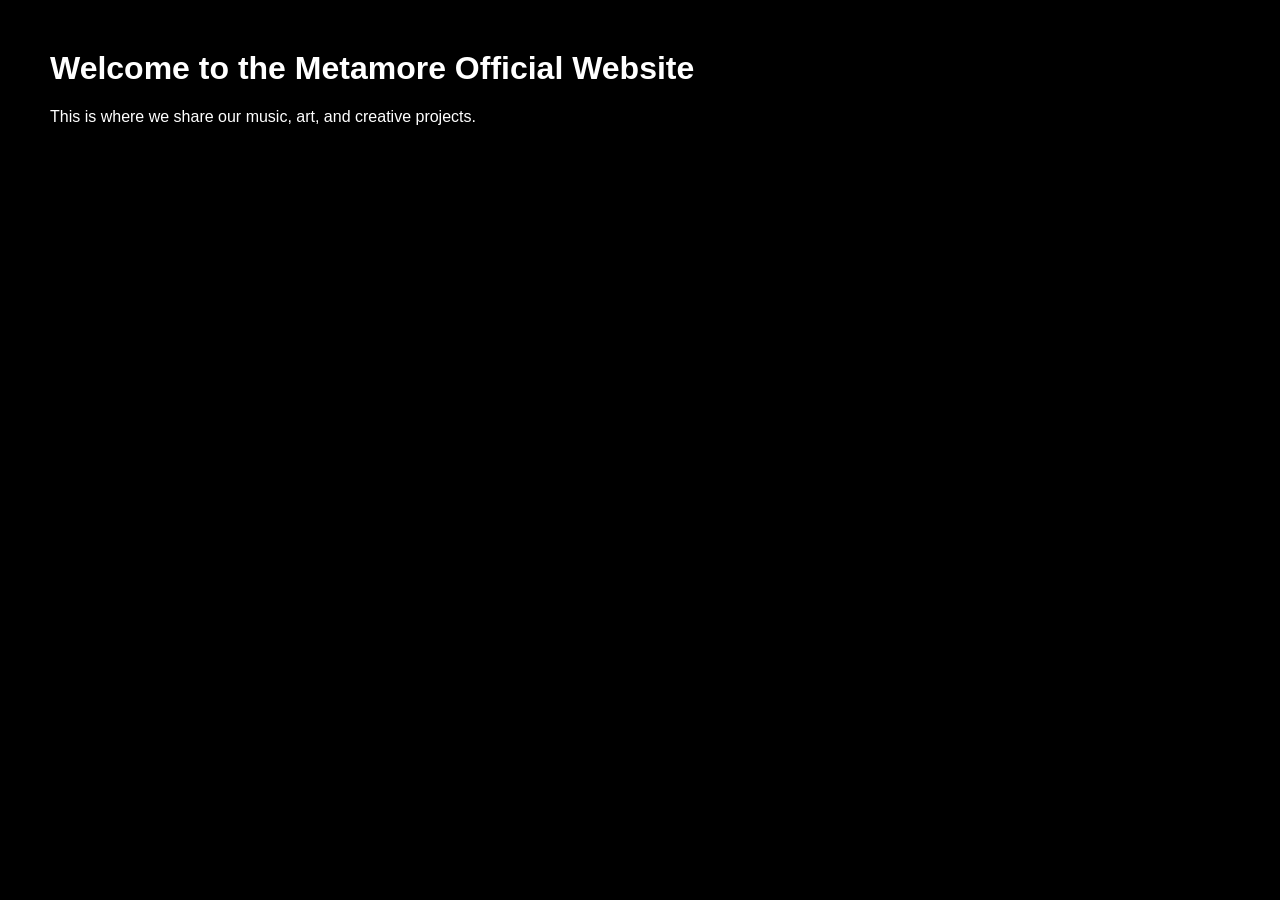
==== index.html @ 78e44876 "Update index.html" ====
<!DOCTYPE html>
<html lang="en">
    <head>
        <meta charset="UTF-8">
        <title>M E T A M O R E</title>
        <link rel="stylesheet" href="style.css">
        </head>
        <body>
            <h1>Welcome to the Metamore Official Website</h1>
            <p>This is where we share our music, art, and creative projects.</p></body>
</html>
---- style.css ----
body {
background-color:black;
color:white;
font-family:sans-serif;
margin:50px;
}
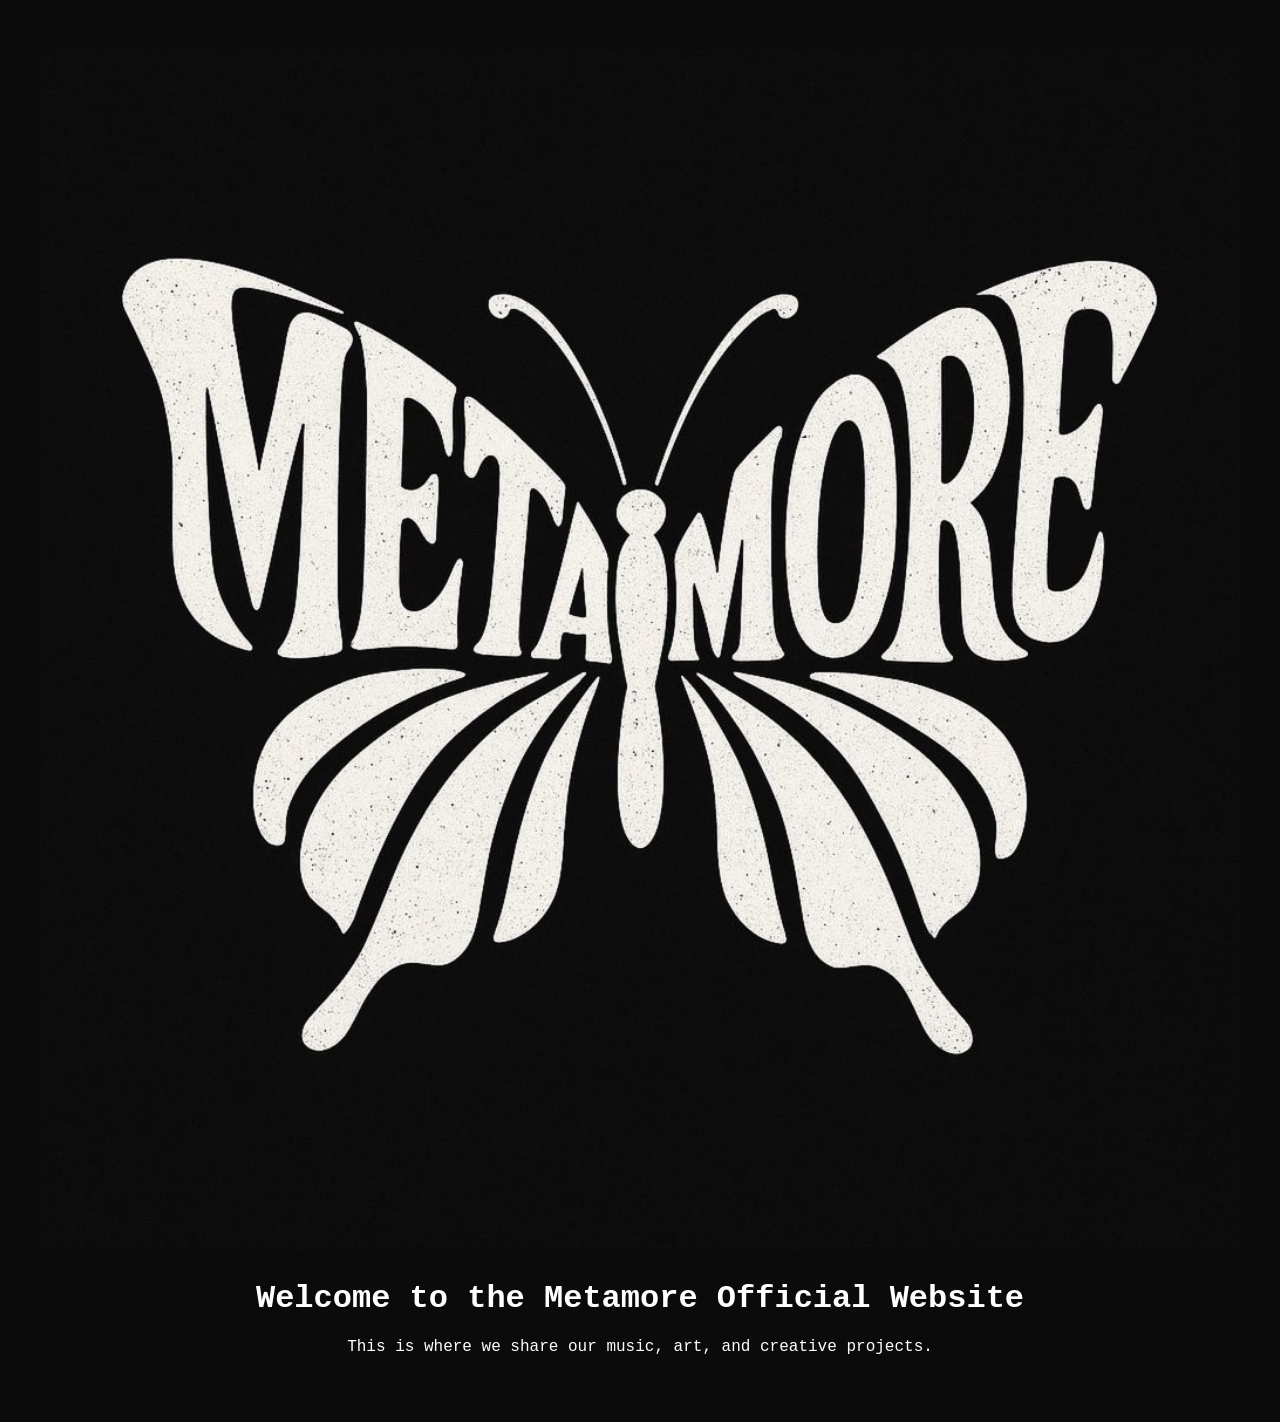
==== commit 4089f83e: "metamore logo added" ====
--- a/index.html
+++ b/index.html
@@ -6,6 +6,7 @@
         <link rel="stylesheet" href="style.css">
         </head>
         <body>
+            <img src="METAMORE_butterfly_4K.jpg" alt="METAMORE Logo">
             <h1>Welcome to the Metamore Official Website</h1>
             <p>This is where we share our music, art, and creative projects.</p></body>
 </html>
--- a/style.css
+++ b/style.css
@@ -1,6 +1,18 @@
 body {
-background-color:black;
-color:white;
-font-family:sans-serif;
-margin:50px;
+    background-color: #0b0b0b; /* Matches the textured off-black in the logo image */
+    color: #ffffff;           /* Makes the text white */
+    text-align: center;       /* Centers the text (h1, p) */
+    font-family: 'Courier New', Courier, monospace; /* A more 'punk' typewriter font */
+    margin: 0;
+    padding: 50px 20px;
+}
+
+img {
+    display: block;           /* Necessary for margin auto to work */
+    margin-left: auto;        /* Centers the image horizontally */
+    margin-right: auto;       /* Centers the image horizontally */
+    margin-bottom: 30px;      /* Adds space below the logo */
+    max-width: 100%;          /* Prevents the 4K image from being wider than the screen */
+    height: auto;             /* Keeps the aspect ratio correct */
+    width: 1200px;            /* Increased size for more impact */
 }
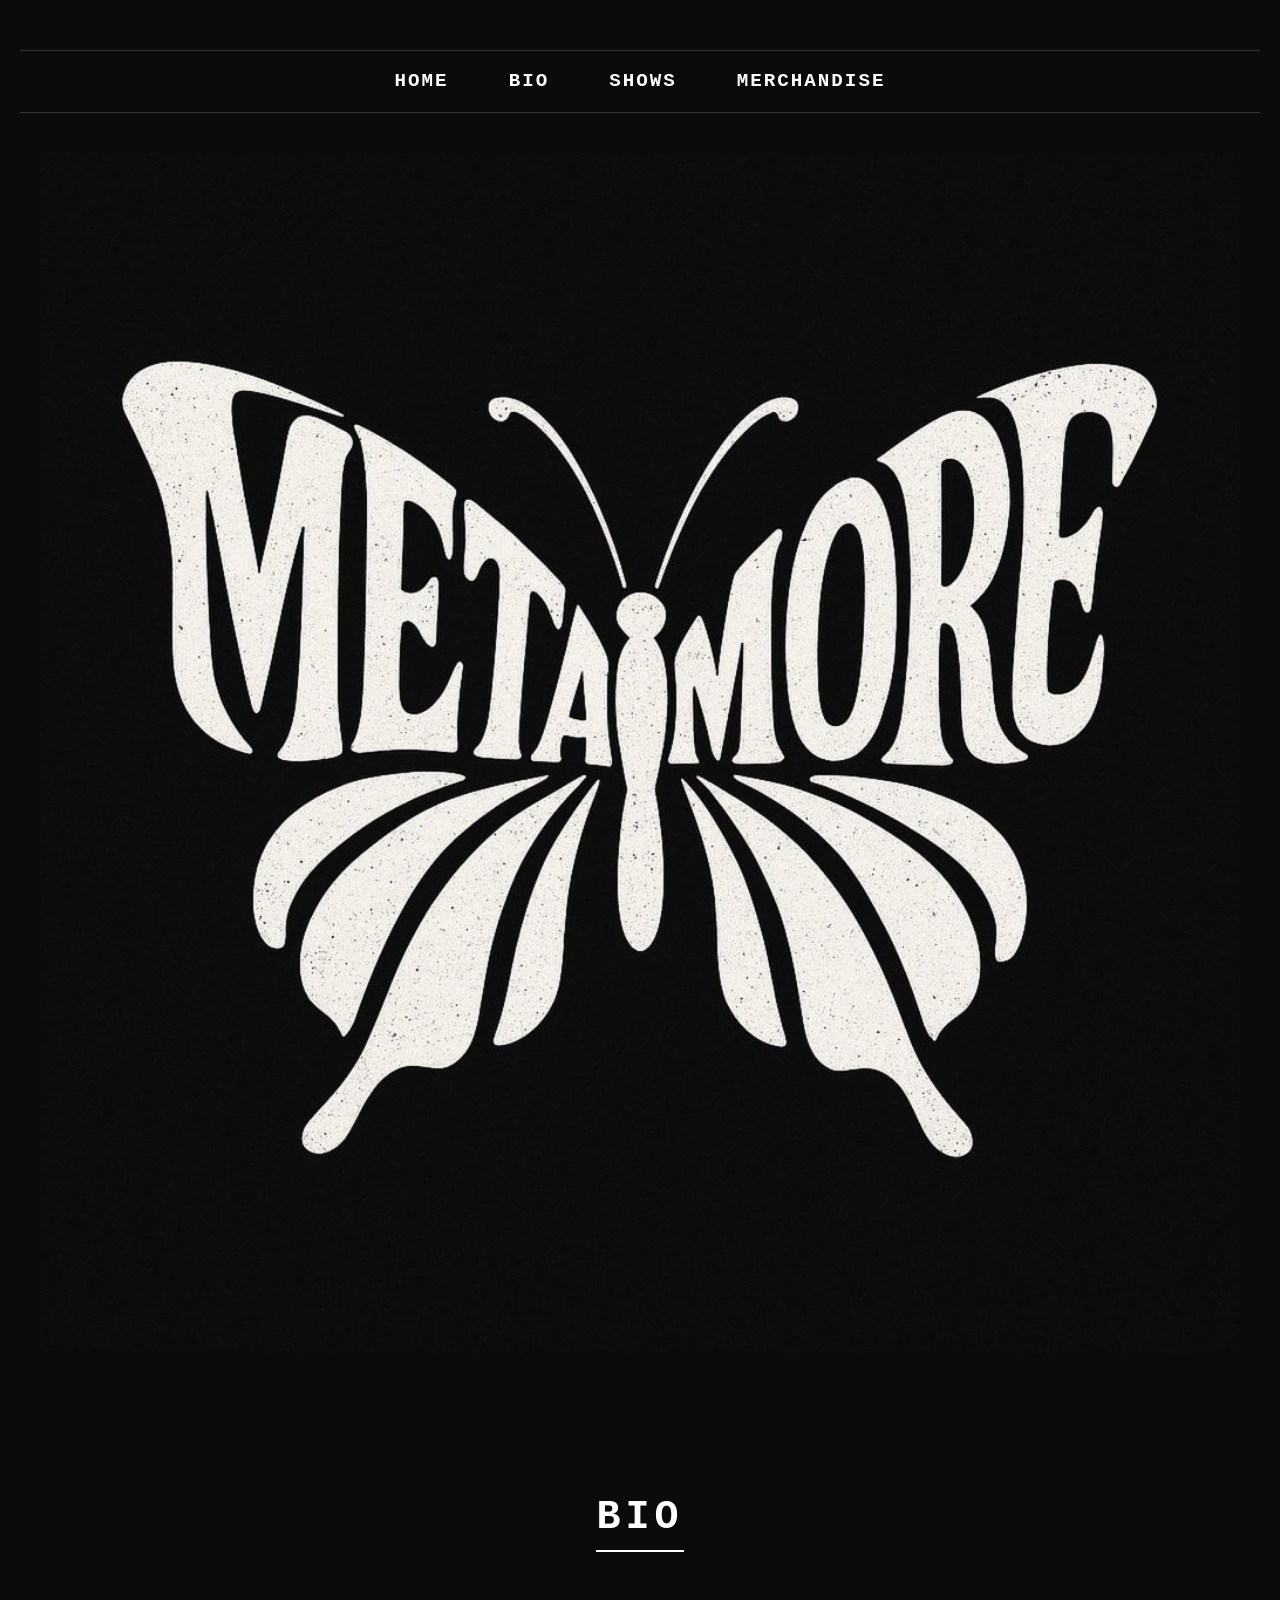
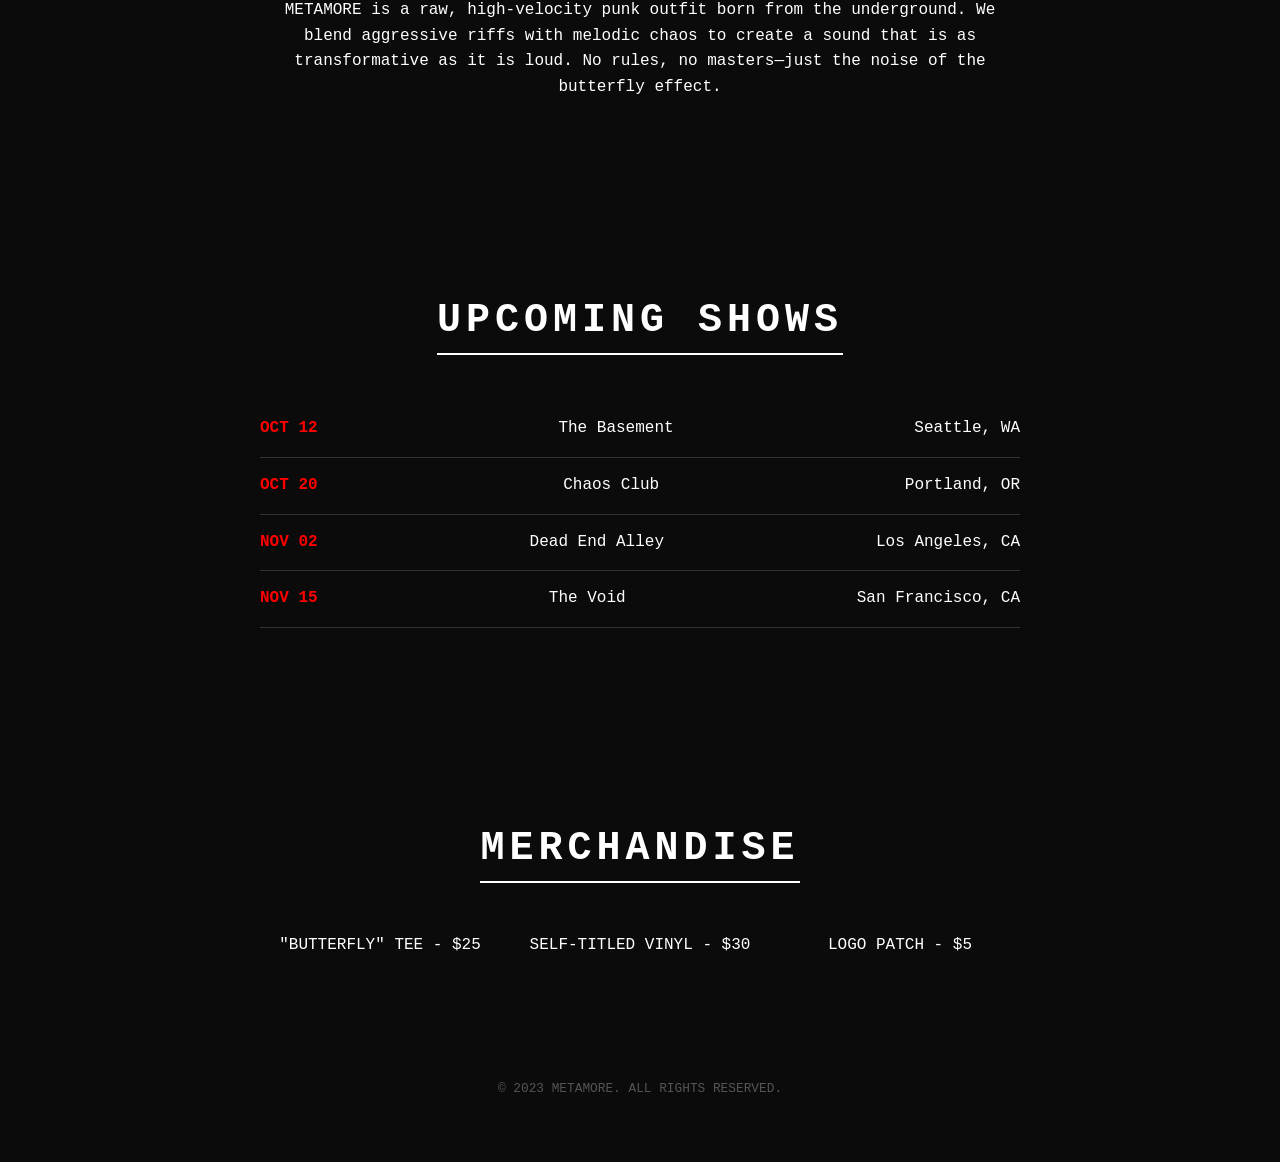
==== commit 57159d87: "tabs added" ====
--- a/index.html
+++ b/index.html
@@ -2,11 +2,46 @@
 <html lang="en">
     <head>
         <meta charset="UTF-8">
+        <meta name="viewport" content="width=device-width, initial-scale=1.0">
         <title>M E T A M O R E</title>
         <link rel="stylesheet" href="style.css">
         </head>
         <body>
+            <nav>
+                <a href="#">HOME</a>
+                <a href="#bio">BIO</a>
+                <a href="#shows">SHOWS</a>
+                <a href="#merch">MERCHANDISE</a>
+            </nav>
+
             <img src="METAMORE_butterfly_4K.jpg" alt="METAMORE Logo">
-            <h1>Welcome to the Metamore Official Website</h1>
-            <p>This is where we share our music, art, and creative projects.</p></body>
+
+            <section id="bio">
+                <h2>BIO</h2>
+                <p>METAMORE is a raw, high-velocity punk outfit born from the underground. We blend aggressive riffs with melodic chaos to create a sound that is as transformative as it is loud. No rules, no masters—just the noise of the butterfly effect.</p>
+            </section>
+
+            <section id="shows">
+                <h2>UPCOMING SHOWS</h2>
+                <ul class="show-list">
+                    <li><span class="date">OCT 12</span> <span class="venue">The Basement</span> <span class="location">Seattle, WA</span></li>
+                    <li><span class="date">OCT 20</span> <span class="venue">Chaos Club</span> <span class="location">Portland, OR</span></li>
+                    <li><span class="date">NOV 02</span> <span class="venue">Dead End Alley</span> <span class="location">Los Angeles, CA</span></li>
+                    <li><span class="date">NOV 15</span> <span class="venue">The Void</span> <span class="location">San Francisco, CA</span></li>
+                </ul>
+            </section>
+
+            <section id="merch">
+                <h2>MERCHANDISE</h2>
+                <div class="merch-grid">
+                    <div class="merch-item">"BUTTERFLY" TEE - $25</div>
+                    <div class="merch-item">SELF-TITLED VINYL - $30</div>
+                    <div class="merch-item">LOGO PATCH - $5</div>
+                </div>
+            </section>
+
+            <footer>
+                <p>&copy; 2023 METAMORE. ALL RIGHTS RESERVED.</p>
+            </footer>
+        </body>
 </html>
--- a/style.css
+++ b/style.css
@@ -1,3 +1,11 @@
+html {
+    scroll-behavior: smooth; /* Makes clicking the 'tabs' slide smoothly to the section */
+}
+
+* {
+    box-sizing: border-box; /* Ensures padding doesn't increase the width of elements */
+}
+
 body {
     background-color: #0b0b0b; /* Matches the textured off-black in the logo image */
     color: #ffffff;           /* Makes the text white */
@@ -5,14 +13,78 @@
     font-family: 'Courier New', Courier, monospace; /* A more 'punk' typewriter font */
     margin: 0;
     padding: 50px 20px;
+    line-height: 1.6;
 }
 
 img {
     display: block;           /* Necessary for margin auto to work */
     margin-left: auto;        /* Centers the image horizontally */
     margin-right: auto;       /* Centers the image horizontally */
-    margin-bottom: 30px;      /* Adds space below the logo */
+    margin-bottom: 80px;      /* Maintained large gap before the content sections */
     max-width: 100%;          /* Prevents the 4K image from being wider than the screen */
     height: auto;             /* Keeps the aspect ratio correct */
     width: 1200px;            /* Increased size for more impact */
-}+}
+
+nav {
+    margin: 0 0 40px 0;       /* Removed top margin for the header, kept tight gap to logo */
+    display: flex;            /* Modern centering approach */
+    justify-content: center;  /* Centers tabs horizontally */
+    flex-wrap: wrap;          /* Ensures tabs wrap on smaller mobile screens */
+    border-top: 1px solid #333;
+    border-bottom: 1px solid #333;
+    padding: 15px 0;
+}
+
+nav a {
+    color: #ffffff;
+    text-decoration: none;
+    font-weight: bold;
+    margin: 0 30px;
+    font-size: 1.2rem;
+    letter-spacing: 2px;
+    transition: color 0.3s ease;
+}
+
+nav a:hover {
+    color: #ff0000; /* Punk red highlight on hover */
+    text-decoration: line-through;
+}
+
+section {
+    max-width: 800px;
+    margin: 0 auto 100px auto;
+    padding: 20px;
+}
+
+h2 {
+    font-size: 2.5rem;
+    border-bottom: 2px solid #ffffff;
+    display: inline-block;
+    margin-bottom: 30px;
+    letter-spacing: 5px;
+}
+
+.show-list {
+    list-style: none;
+    padding: 0;
+    text-align: left;
+}
+
+.show-list li {
+    border-bottom: 1px solid #333;
+    padding: 15px 0;
+    display: flex;
+    justify-content: space-between;
+}
+
+.date { color: #ff0000; font-weight: bold; }
+
+.merch-grid {
+    display: grid;
+    grid-template-columns: repeat(auto-fit, minmax(200px, 1fr));
+    gap: 20px;
+    margin-top: 20px;
+}
+
+footer { margin-top: 100px; color: #555; font-size: 0.8rem; }
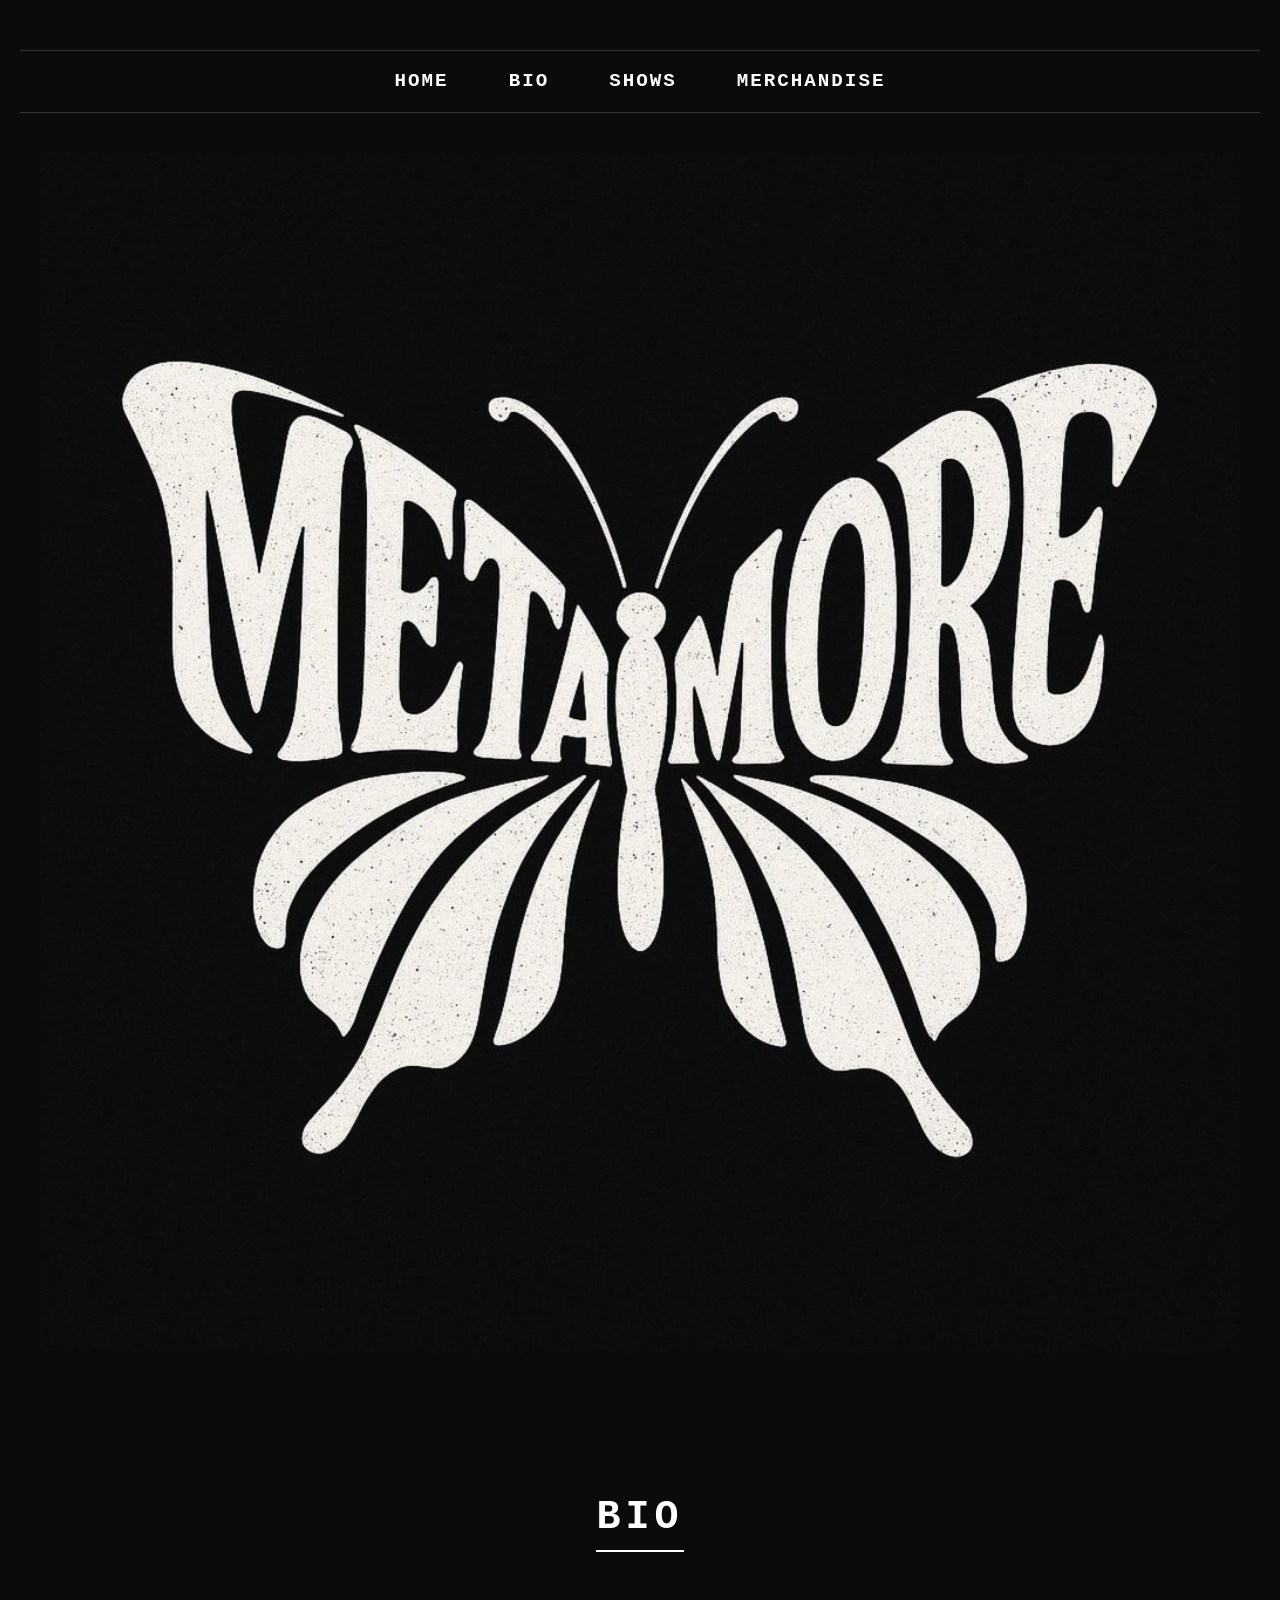
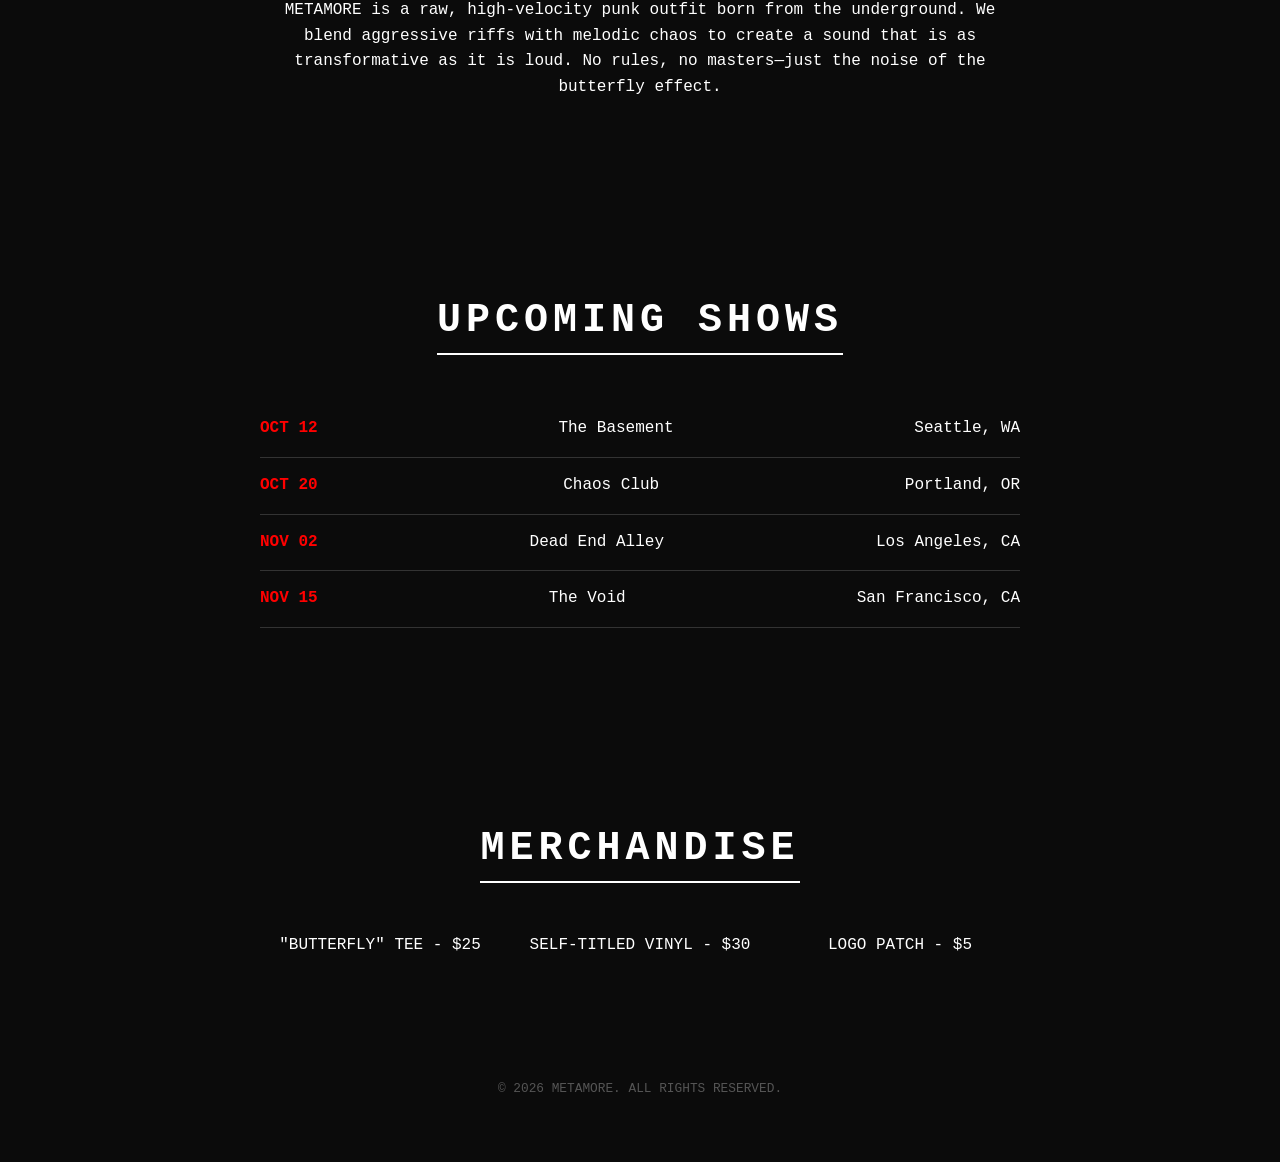
==== commit 83a93402: "year" ====
--- a/index.html
+++ b/index.html
@@ -41,7 +41,7 @@
             </section>
 
             <footer>
-                <p>&copy; 2023 METAMORE. ALL RIGHTS RESERVED.</p>
+                <p>&copy; 2026 METAMORE. ALL RIGHTS RESERVED.</p>
             </footer>
         </body>
 </html>
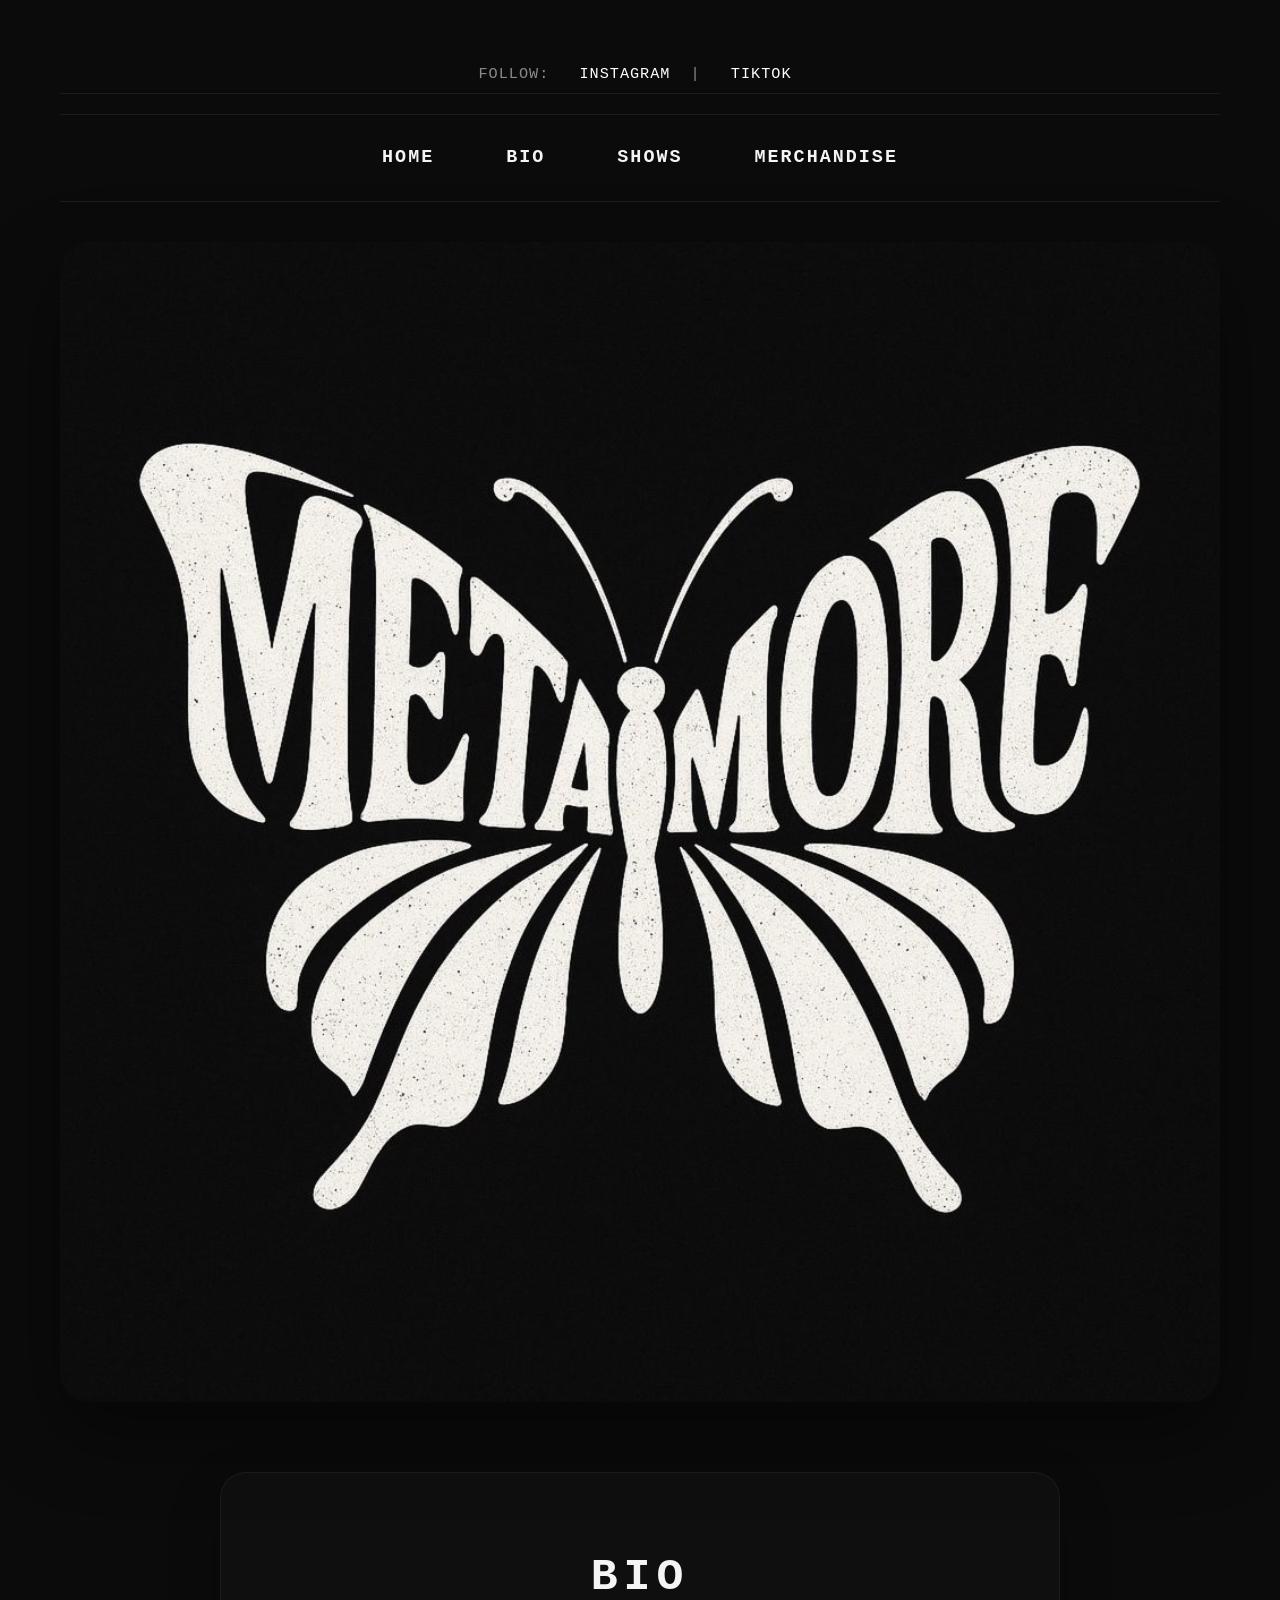
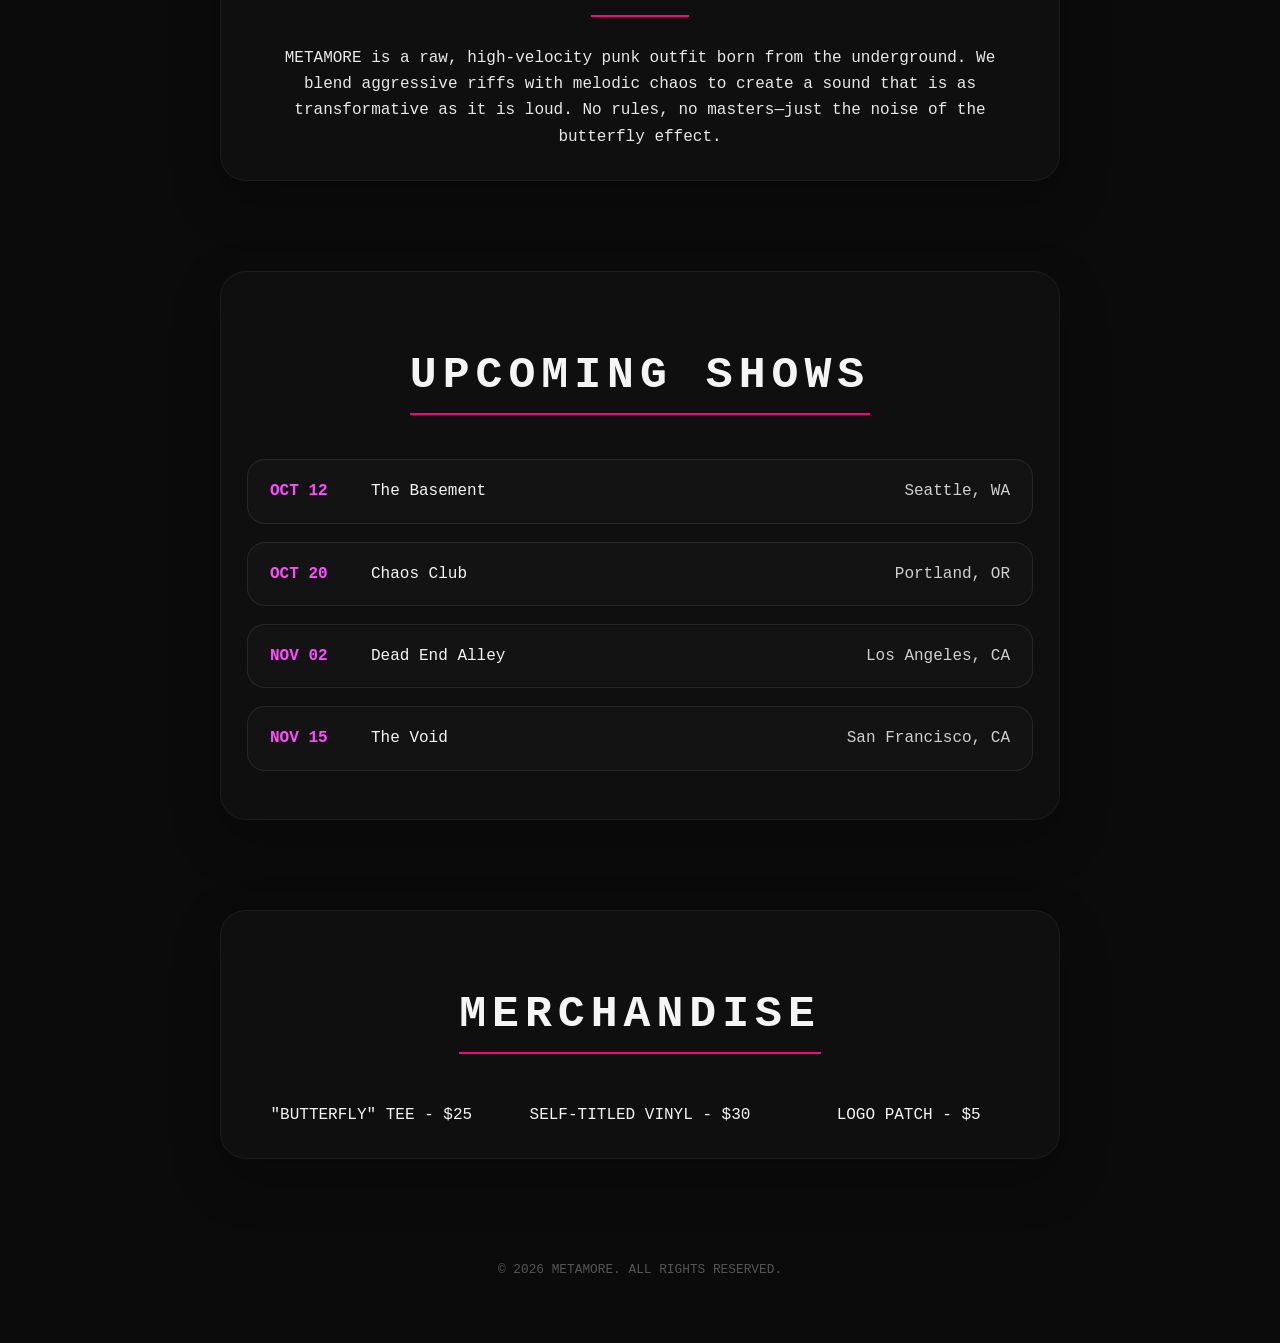
==== commit b09fc711: "bio and nav bar" ====
--- a/index.html
+++ b/index.html
@@ -7,9 +7,17 @@
         <link rel="stylesheet" href="style.css">
         </head>
         <body>
+            <div class="top-bar">
+                <div class="social-links">
+                    <span>FOLLOW:</span>
+                    <a href="https://www.instagram.com/metamoreband" target="_blank" rel="noopener">INSTAGRAM</a>
+                    <span class="divider">|</span>
+                    <a href="https://www.tiktok.com/@metamoreband" target="_blank" rel="noopener">TIKTOK</a>
+                </div>
+            </div>
             <nav>
-                <a href="#">HOME</a>
-                <a href="#bio">BIO</a>
+                <a href="index.html">HOME</a>
+                <a href="bio.html">BIO</a>
                 <a href="#shows">SHOWS</a>
                 <a href="#merch">MERCHANDISE</a>
             </nav>
--- a/style.css
+++ b/style.css
@@ -7,62 +7,116 @@
 }
 
 body {
-    background-color: #0b0b0b; /* Matches the textured off-black in the logo image */
-    color: #ffffff;           /* Makes the text white */
-    text-align: center;       /* Centers the text (h1, p) */
-    font-family: 'Courier New', Courier, monospace; /* A more 'punk' typewriter font */
-    margin: 0;
+    background-color: #0b0b0b;
+    color: #f5f5f5;
+    text-align: center;
+    font-family: 'Courier New', Courier, monospace;
+    margin: 0 auto;
     padding: 50px 20px;
-    line-height: 1.6;
+    max-width: 1200px;
+    line-height: 1.65;
 }
 
 img {
-    display: block;           /* Necessary for margin auto to work */
-    margin-left: auto;        /* Centers the image horizontally */
-    margin-right: auto;       /* Centers the image horizontally */
-    margin-bottom: 80px;      /* Maintained large gap before the content sections */
-    max-width: 100%;          /* Prevents the 4K image from being wider than the screen */
-    height: auto;             /* Keeps the aspect ratio correct */
-    width: 1200px;            /* Increased size for more impact */
+    display: block;
+    margin: 0 auto 70px;
+    max-width: 100%;
+    height: auto;
+    width: min(1200px, 100%);
+    border-radius: 30px;
+    box-shadow: 0 30px 80px rgba(0, 0, 0, 0.45);
+}
+
+.top-bar {
+    display: flex;
+    justify-content: center;
+    padding: 12px 0 6px;
+    margin-bottom: 20px;
+    border-bottom: 1px solid rgba(255, 255, 255, 0.08);
+}
+
+.social-links {
+    color: #d8d8d8;
+    font-size: 0.95rem;
+    letter-spacing: 1px;
+}
+
+.social-links span {
+    color: #8a8a8a;
+    margin-right: 10px;
+}
+
+.social-links a {
+    color: #fff;
+    text-decoration: none;
+    margin: 0 10px;
+    transition: color 0.25s ease, transform 0.25s ease;
+}
+
+.social-links a:hover {
+    color: #ff3aff;
+    transform: translateY(-1px);
+}
+
+.divider {
+    color: #5d5d5d;
 }
 
 nav {
-    margin: 0 0 40px 0;       /* Removed top margin for the header, kept tight gap to logo */
-    display: flex;            /* Modern centering approach */
-    justify-content: center;  /* Centers tabs horizontally */
-    flex-wrap: wrap;          /* Ensures tabs wrap on smaller mobile screens */
-    border-top: 1px solid #333;
-    border-bottom: 1px solid #333;
-    padding: 15px 0;
+    margin: 0 0 40px;
+    display: flex;
+    justify-content: center;
+    flex-wrap: wrap;
+    gap: 24px;
+    border-top: 1px solid rgba(255, 255, 255, 0.08);
+    border-bottom: 1px solid rgba(255, 255, 255, 0.08);
+    padding: 18px 0;
 }
 
 nav a {
-    color: #ffffff;
+    color: #f5f5f5;
     text-decoration: none;
     font-weight: bold;
-    margin: 0 30px;
-    font-size: 1.2rem;
+    margin: 0 10px;
+    font-size: 1.15rem;
     letter-spacing: 2px;
-    transition: color 0.3s ease;
+    padding: 10px 14px;
+    border-radius: 999px;
+    transition: color 0.25s ease, transform 0.25s ease, text-decoration 0.25s ease, background 0.25s ease;
 }
 
 nav a:hover {
-    color: #ff0000; /* Punk red highlight on hover */
+    color: #ff0000;
     text-decoration: line-through;
+    background: rgba(255, 255, 255, 0.06);
+    transform: translateY(-2px);
 }
 
 section {
-    max-width: 800px;
-    margin: 0 auto 100px auto;
-    padding: 20px;
+    max-width: 840px;
+    margin: 0 auto 90px;
+    padding: 30px 26px;
+    background: rgba(255, 255, 255, 0.02);
+    border: 1px solid rgba(255, 255, 255, 0.05);
+    border-radius: 26px;
+    box-shadow: 0 20px 50px rgba(0, 0, 0, 0.25);
+    width: 100%;
 }
 
 h2 {
-    font-size: 2.5rem;
-    border-bottom: 2px solid #ffffff;
+    font-size: clamp(2rem, 4vw, 2.8rem);
+    border-bottom: 2px solid #ff0080;
     display: inline-block;
-    margin-bottom: 30px;
-    letter-spacing: 5px;
+    margin-bottom: 28px;
+    letter-spacing: 6px;
+    text-transform: uppercase;
+}
+
+section p {
+    max-width: 740px;
+    margin: 0 auto;
+    color: #e8e8e8;
+    font-size: 1rem;
 }
 
 .show-list {
@@ -72,13 +126,37 @@
 }
 
 .show-list li {
-    border-bottom: 1px solid #333;
-    padding: 15px 0;
+    border: 1px solid rgba(255, 255, 255, 0.08);
+    background: rgba(255, 255, 255, 0.02);
+    padding: 18px 22px;
     display: flex;
     justify-content: space-between;
+    align-items: center;
+    border-radius: 18px;
+    margin-bottom: 18px;
+    transition: transform 0.25s ease, border-color 0.25s ease;
 }
 
-.date { color: #ff0000; font-weight: bold; }
+.show-list li:hover {
+    transform: translateY(-3px);
+    border-color: rgba(255, 0, 170, 0.35);
+}
+
+.show-list li span {
+    display: inline-block;
+}
+
+.date { color: #ff4cff; font-weight: bold; min-width: 85px; }
+
+.venue {
+    flex: 1;
+    margin: 0 16px;
+    color: #f4f4f4;
+}
+
+.location {
+    color: #cfcfcf;
+}
 
 .merch-grid {
     display: grid;
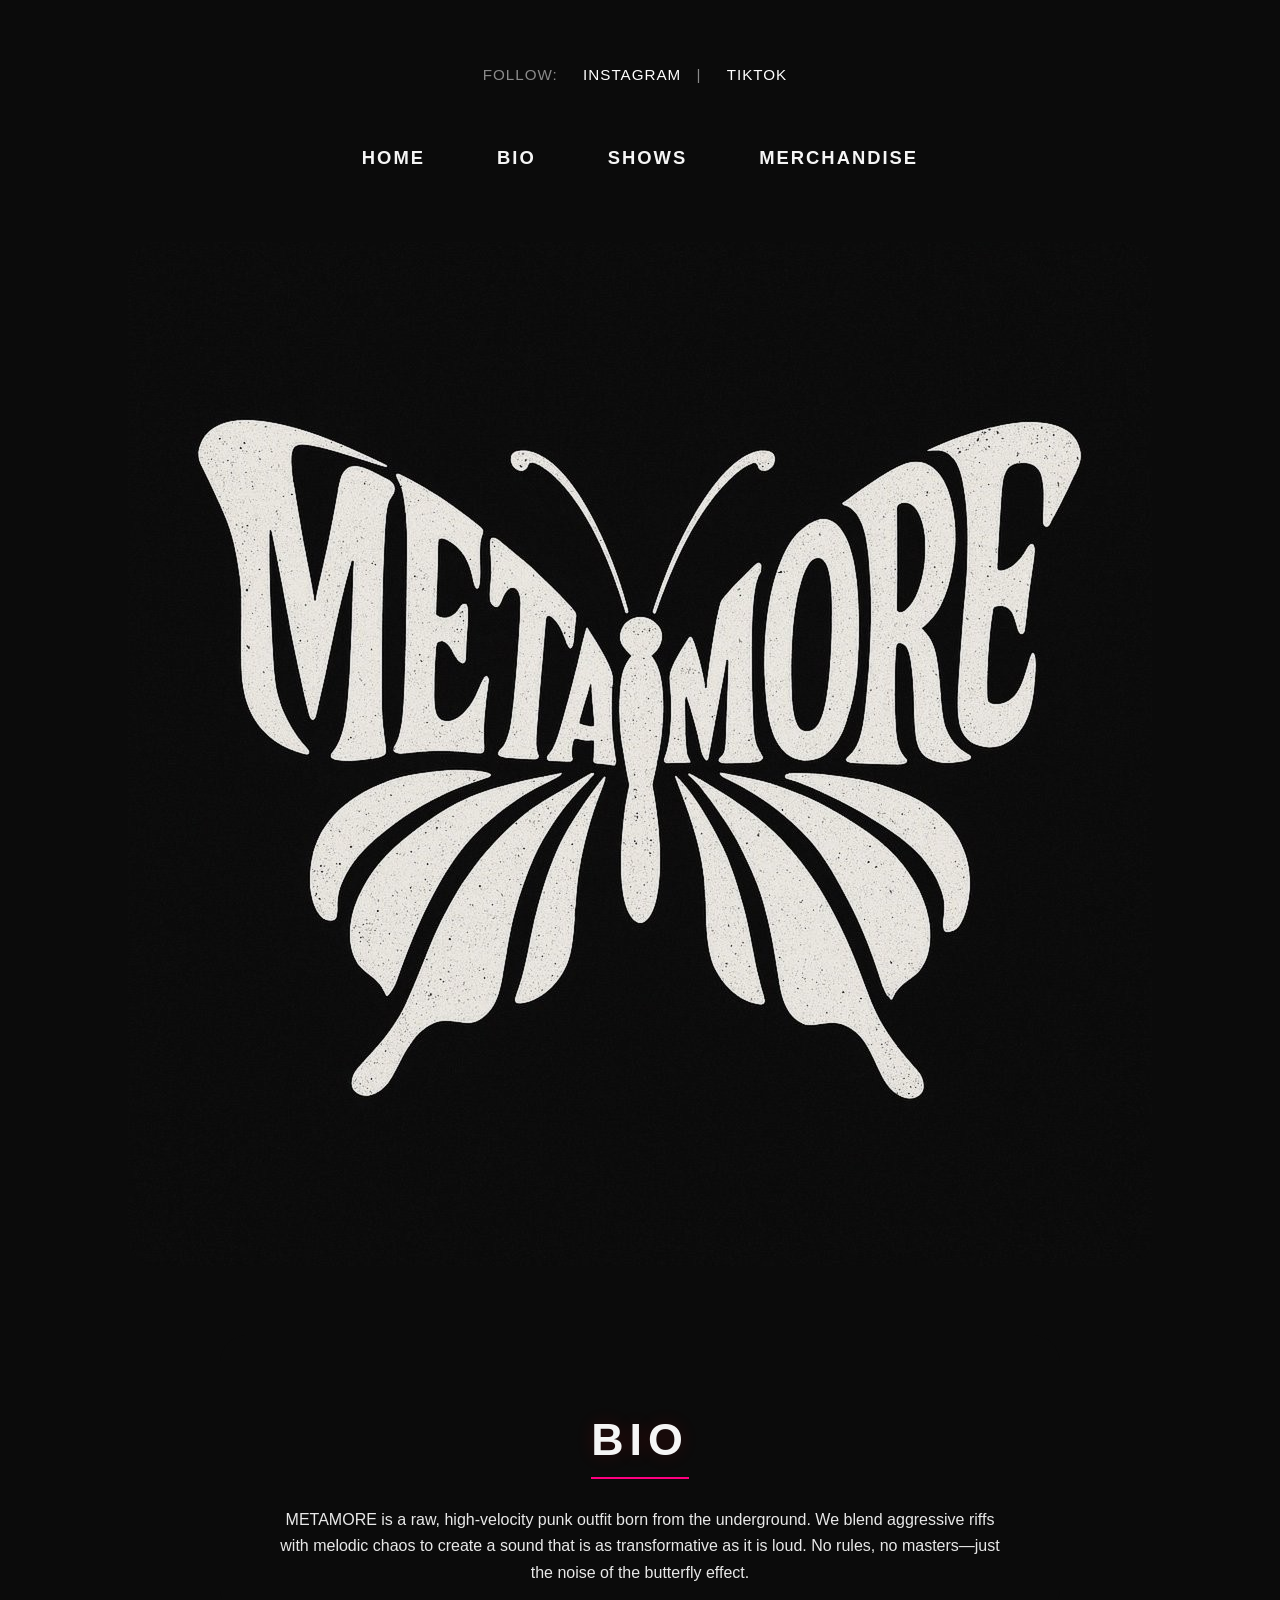
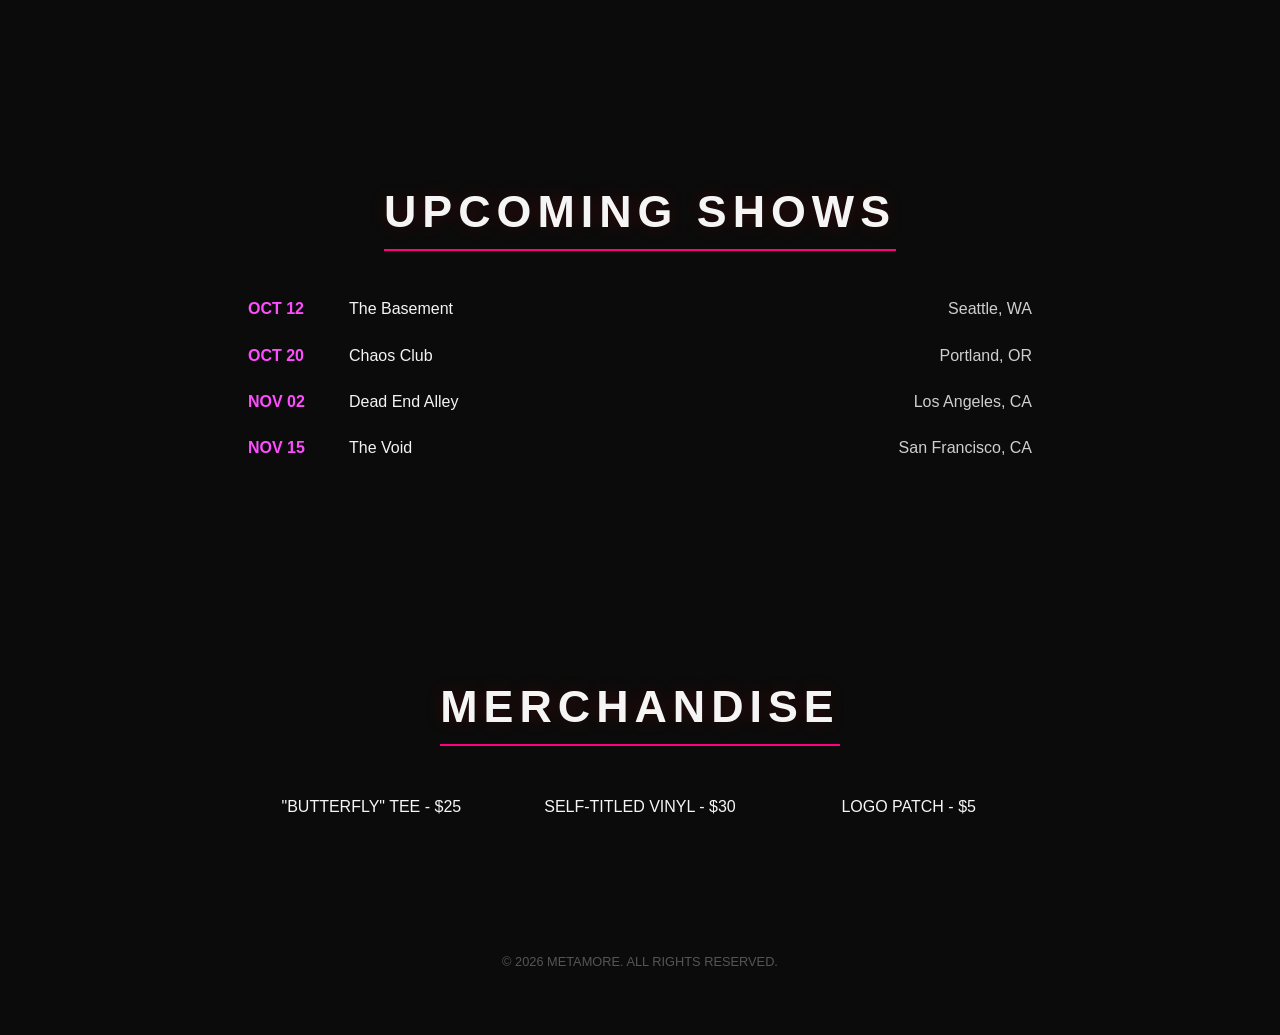
==== commit 48694020: "css background gradient" ====
--- a/index.html
+++ b/index.html
@@ -6,7 +6,7 @@
         <title>M E T A M O R E</title>
         <link rel="stylesheet" href="style.css">
         </head>
-        <body>
+        <body class="homepage">
             <div class="top-bar">
                 <div class="social-links">
                     <span>FOLLOW:</span>
@@ -22,7 +22,9 @@
                 <a href="#merch">MERCHANDISE</a>
             </nav>
 
-            <img src="METAMORE_butterfly_4K.jpg" alt="METAMORE Logo">
+            <div class="logo-frame">
+                <img src="METAMORE_butterfly_4K.jpg" alt="METAMORE Logo">
+            </div>
 
             <section id="bio">
                 <h2>BIO</h2>
--- a/style.css
+++ b/style.css
@@ -10,21 +10,32 @@
     background-color: #0b0b0b;
     color: #f5f5f5;
     text-align: center;
-    font-family: 'Courier New', Courier, monospace;
+    font-family: 'Franklin Gothic Medium', 'Arial Narrow', Arial, sans-serif;
+    font-weight: 500;
     margin: 0 auto;
     padding: 50px 20px;
     max-width: 1200px;
     line-height: 1.65;
+    position: relative;
+}
+
+.logo-frame {
+    display: inline-block;
+    padding: 0;
+    background-color: #0b0b0b;
+    border-radius: 0;
+    box-shadow: none;
 }
 
 img {
     display: block;
-    margin: 0 auto 70px;
+    margin: 0 auto 60px;
     max-width: 100%;
     height: auto;
-    width: min(1200px, 100%);
-    border-radius: 30px;
-    box-shadow: 0 30px 80px rgba(0, 0, 0, 0.45);
+    width: min(1100px, 100%);
+    border-radius: 28px;
+    box-shadow: none;
+    filter: brightness(0.95) saturate(1.05);
 }
 
 .top-bar {
@@ -32,7 +43,7 @@
     justify-content: center;
     padding: 12px 0 6px;
     margin-bottom: 20px;
-    border-bottom: 1px solid rgba(255, 255, 255, 0.08);
+    border-bottom: 1px solid #0b0b0b;
 }
 
 .social-links {
@@ -68,15 +79,16 @@
     justify-content: center;
     flex-wrap: wrap;
     gap: 24px;
-    border-top: 1px solid rgba(255, 255, 255, 0.08);
-    border-bottom: 1px solid rgba(255, 255, 255, 0.08);
+    border-top: 1px solid #0b0b0b;
+    border-bottom: 1px solid #0b0b0b;
     padding: 18px 0;
 }
 
 nav a {
     color: #f5f5f5;
     text-decoration: none;
-    font-weight: bold;
+    font-family: 'Franklin Gothic Medium', 'Arial Narrow', Arial, sans-serif;
+    font-weight: 700;
     margin: 0 10px;
     font-size: 1.15rem;
     letter-spacing: 2px;
@@ -96,20 +108,22 @@
     max-width: 840px;
     margin: 0 auto 90px;
     padding: 30px 26px;
-    background: rgba(255, 255, 255, 0.02);
-    border: 1px solid rgba(255, 255, 255, 0.05);
+    background-color: #0b0b0b;
+    border: 1px solid #0b0b0b;
     border-radius: 26px;
-    box-shadow: 0 20px 50px rgba(0, 0, 0, 0.25);
+    box-shadow: none;
     width: 100%;
 }
 
 h2 {
+    font-family: 'Franklin Gothic Medium', 'Arial Narrow', Arial, sans-serif;
     font-size: clamp(2rem, 4vw, 2.8rem);
     border-bottom: 2px solid #ff0080;
     display: inline-block;
     margin-bottom: 28px;
     letter-spacing: 6px;
     text-transform: uppercase;
+    text-shadow: 0 0 18px rgba(255, 0, 0, 0.16);
 }
 
 section p {
@@ -126,9 +140,8 @@
 }
 
 .show-list li {
-    border: 1px solid rgba(255, 255, 255, 0.08);
-    background: rgba(255, 255, 255, 0.02);
-    padding: 18px 22px;
+    border: 1px solid #0b0b0b;
+    background-color: #0b0b0b;
     display: flex;
     justify-content: space-between;
     align-items: center;
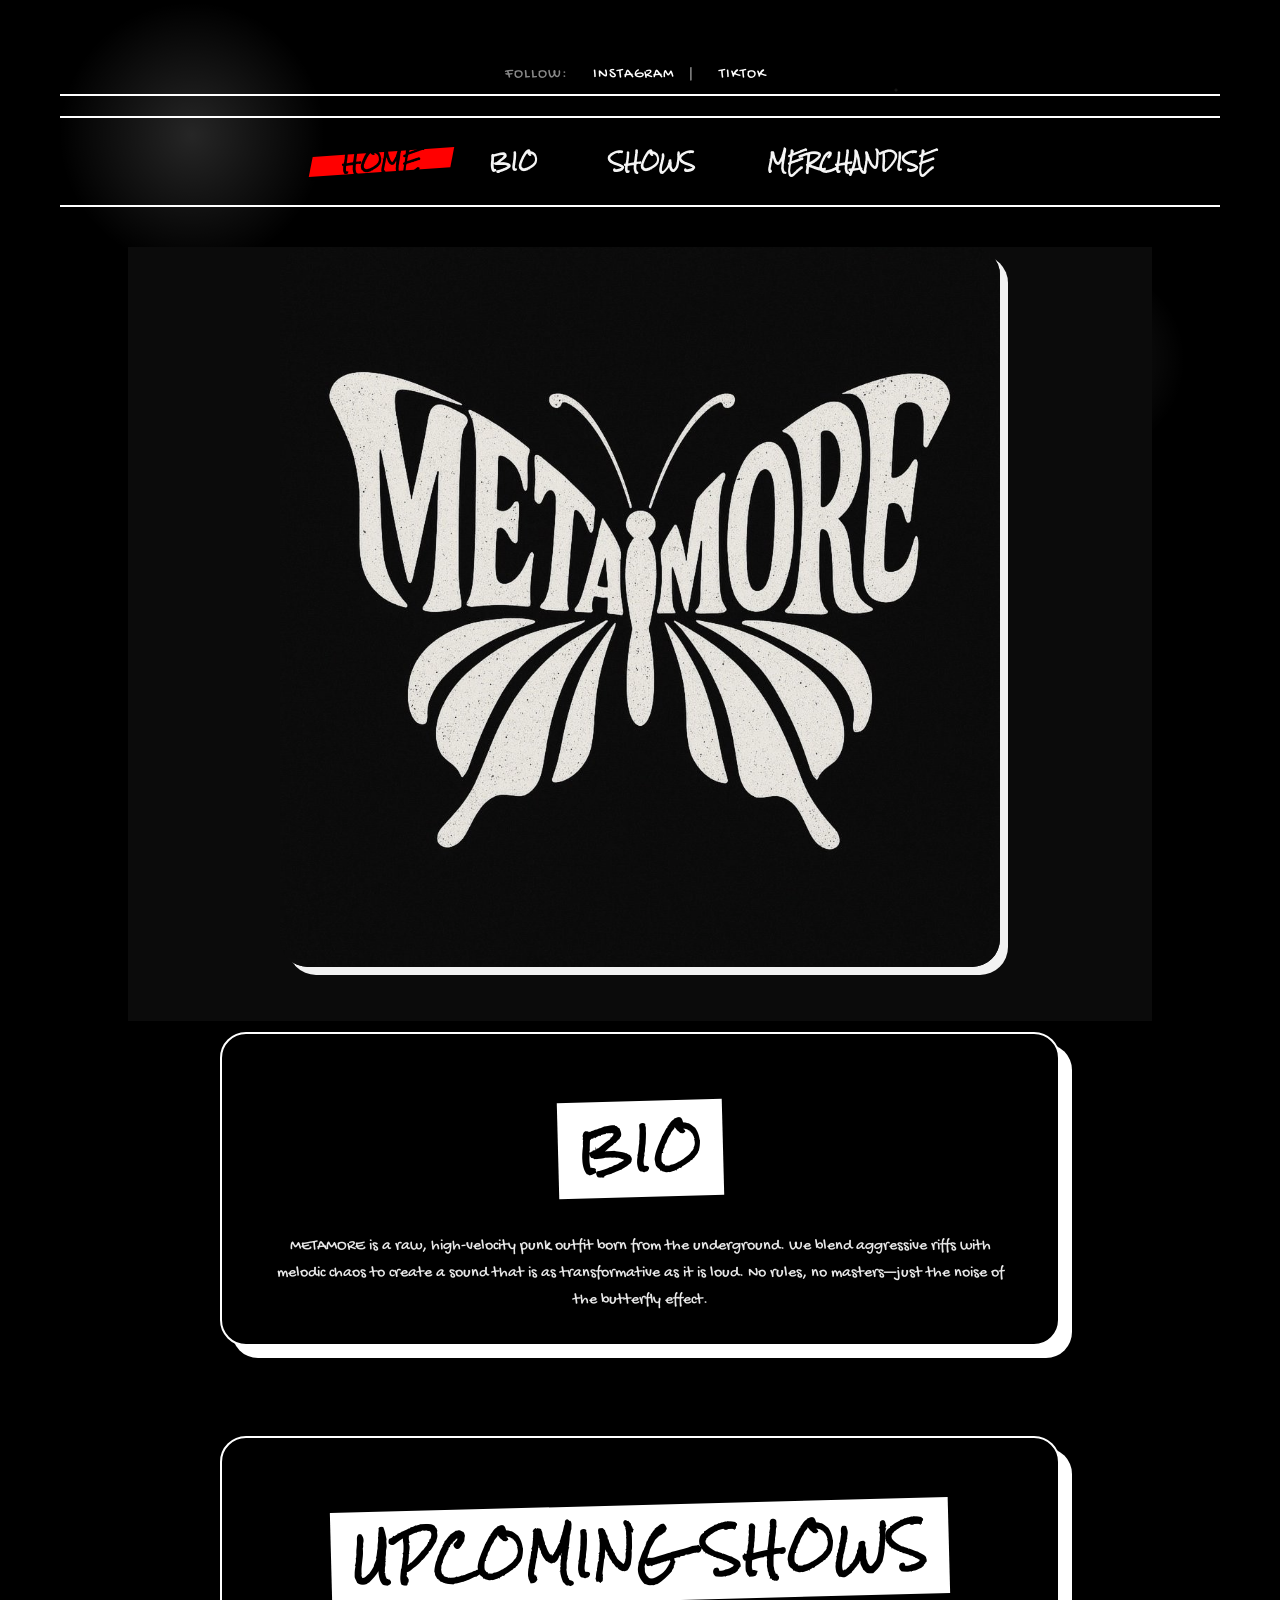
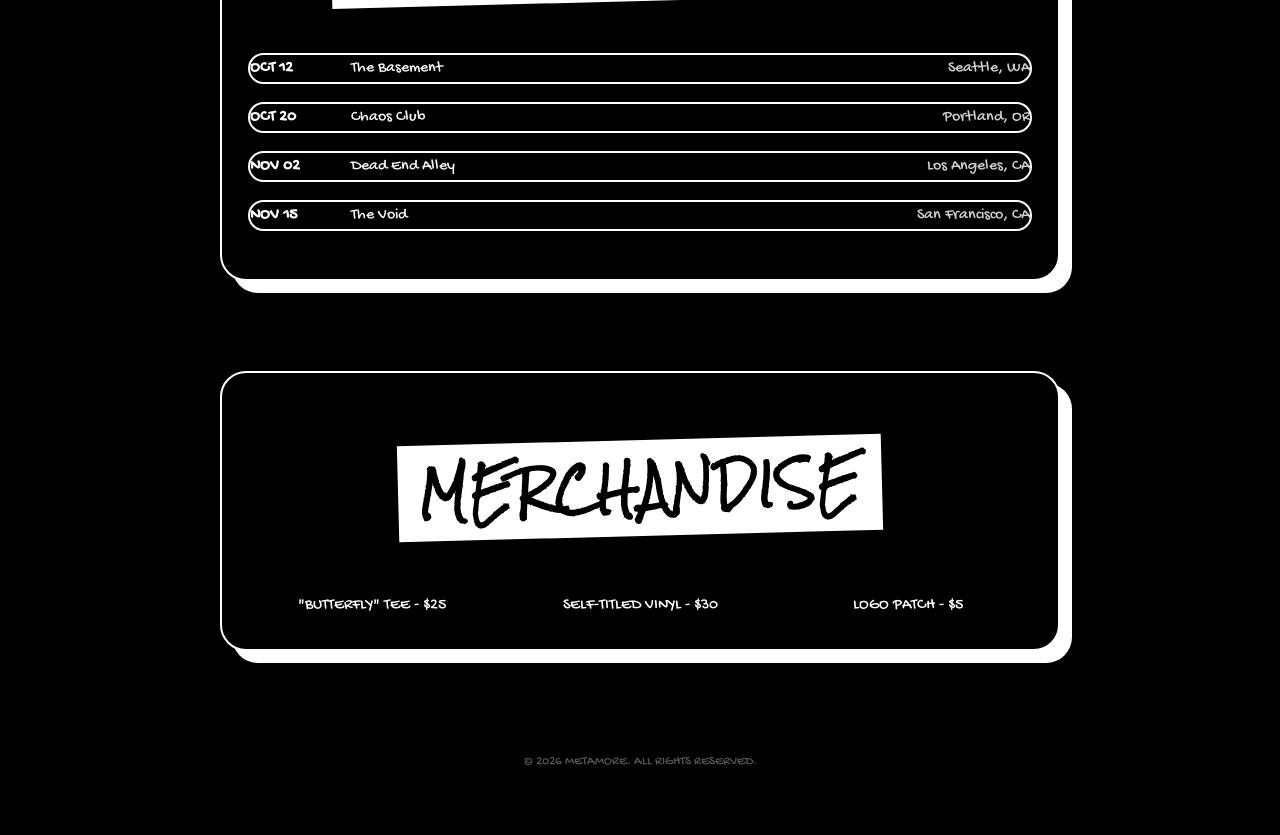
==== commit a7793425: "fonts and tabs change" ====
--- a/index.html
+++ b/index.html
@@ -53,5 +53,33 @@
             <footer>
                 <p>&copy; 2026 METAMORE. ALL RIGHTS RESERVED.</p>
             </footer>
+
+            <script>
+                function updateActive() {
+                    const navLinks = document.querySelectorAll('nav a');
+                    const hash = window.location.hash;
+                    const isBioPage = window.location.pathname.includes('bio.html');
+                    navLinks.forEach(link => link.classList.remove('active'));
+                    if (hash) {
+                        navLinks.forEach(link => {
+                            const href = link.getAttribute('href');
+                            if (href === hash || href.endsWith(hash)) link.classList.add('active');
+                        });
+                    } else {
+                        const fallback = isBioPage ? 'bio.html' : 'index.html';
+                        navLinks.forEach(link => { if(link.getAttribute('href').includes(fallback)) link.classList.add('active'); });
+                    }
+                }
+                window.addEventListener('load', updateActive);
+                window.addEventListener('hashchange', updateActive);
+                document.querySelectorAll('nav a').forEach(link => {
+                    link.addEventListener('click', function() {
+                        if (this.getAttribute('href').startsWith('#')) {
+                            document.querySelectorAll('nav a').forEach(l => l.classList.remove('active'));
+                            this.classList.add('active');
+                        }
+                    });
+                });
+            </script>
         </body>
 </html>
--- a/style.css
+++ b/style.css
@@ -1,3 +1,5 @@
+@import url('https://fonts.googleapis.com/css2?family=Rock+Salt&family=Gochi+Hand&display=swap');
+
 html {
     scroll-behavior: smooth; /* Makes clicking the 'tabs' slide smoothly to the section */
 }
@@ -7,16 +9,30 @@
 }
 
 body {
-    background-color: #0b0b0b;
-    color: #f5f5f5;
+    background: #000;
+    color: #fff;
     text-align: center;
-    font-family: 'Franklin Gothic Medium', 'Arial Narrow', Arial, sans-serif;
+    font-family: 'Gochi Hand', cursive;
     font-weight: 500;
     margin: 0 auto;
     padding: 50px 20px;
     max-width: 1200px;
-    line-height: 1.65;
+    line-height: 1.7;
     position: relative;
+}
+
+body::before {
+    content: '';
+    position: fixed;
+    inset: 0;
+    background-image: 
+        radial-gradient(circle at 15% 15%, rgba(255,255,255,0.15) 0%, transparent 10%),
+        radial-gradient(circle at 85% 40%, rgba(255,255,255,0.1) 0%, transparent 8%),
+        radial-gradient(circle at 40% 70%, rgba(255,255,255,0.12) 0%, transparent 12%),
+        radial-gradient(circle at 70% 10%, rgba(255,255,255,0.08) 1px, transparent 2px),
+        radial-gradient(circle at 20% 80%, rgba(255,255,255,0.08) 2px, transparent 4px);
+    pointer-events: none;
+    z-index: -1;
 }
 
 .logo-frame {
@@ -34,8 +50,221 @@
     height: auto;
     width: min(1100px, 100%);
     border-radius: 28px;
-    box-shadow: none;
+    box-shadow: 8px 8px 0px #fff;
     filter: brightness(0.95) saturate(1.05);
+}
+
+.logo-frame img {
+    width: min(720px, 100%);
+    margin-bottom: 54px;
+}
+
+.hero,
+.photo-splash {
+    display: grid;
+    grid-template-columns: minmax(280px, 1.1fr) minmax(280px, 0.9fr);
+    gap: 32px;
+    align-items: center;
+    margin-bottom: 60px;
+    text-align: left;
+    padding: 24px;
+    background: #000;
+    border: 3px solid #fff;
+    border-radius: 28px;
+    box-shadow: 0 30px 90px rgba(0, 0, 0, 0.35);
+}
+
+.hero-copy,
+.photo-splash-copy {
+    padding: 16px;
+}
+
+.hero .hero-media img,
+.photo-splash img {
+    margin: 0;
+    width: 100%;
+    border-radius: 28px;
+    object-fit: cover;
+    min-height: 360px;
+}
+
+.superhead {
+    background: #fff;
+    color: #000;
+    font-family: 'Rock Salt', cursive;
+    display: inline-block;
+    padding: 2px 8px;
+    letter-spacing: 0.1em;
+    font-size: 0.95rem;
+    text-transform: uppercase;
+    margin-bottom: 20px;
+}
+
+.hero h1 {
+    font-family: 'Rock Salt', cursive;
+    font-size: clamp(2.6rem, 5vw, 4rem);
+    margin: 0 0 20px;
+    line-height: 1.05;
+    letter-spacing: 1px;
+}
+
+.hero-text {
+    font-size: 1.05rem;
+    max-width: 680px;
+    color: #e8e8e8;
+    letter-spacing: 0.02em;
+}
+
+section.gallery,
+.photo-grid-section {
+    background: #000;
+    border: 3px solid #fff;
+    box-shadow: 0 30px 90px rgba(0, 0, 0, 0.32);
+    padding: 34px 30px;
+}
+
+.gallery .photo-grid,
+.photo-grid-section .photo-grid,
+.gallery-grid,
+.extra-grid {
+    display: grid;
+    grid-template-columns: repeat(auto-fit, minmax(260px, 1fr));
+    gap: 26px;
+    margin-top: 24px;
+}
+
+.gallery-grid {
+    grid-template-columns: 1.6fr 1fr;
+    align-items: stretch;
+}
+
+.gallery-grid .sub-grid {
+    display: grid;
+    gap: 26px;
+}
+
+.gallery-grid .photo-card.large {
+    min-height: 520px;
+}
+
+.gallery-grid .photo-card.large img {
+    height: 100%;
+    min-height: 520px;
+}
+
+.bio-grid {
+    grid-template-columns: repeat(auto-fit, minmax(260px, 1fr));
+}
+
+.section-headline {
+    margin-bottom: 24px;
+    text-align: left;
+}
+
+.section-headline h2 {
+    margin: 0 0 10px;
+}
+
+.section-headline p {
+    color: #d0d0d0;
+    max-width: 720px;
+    margin: 0;
+    letter-spacing: 0.02em;
+}
+
+.photo-card {
+    background: #050505;
+    border: 1px solid rgba(255, 255, 255, 0.10);
+    border-radius: 24px;
+    overflow: hidden;
+    transition: transform 0.3s ease, border-color 0.3s ease, box-shadow 0.3s ease;
+    position: relative;
+}
+
+.photo-card::before {
+    content: '';
+    position: absolute;
+    inset: 0;
+    background: linear-gradient(180deg, transparent 40%, rgba(0, 0, 0, 0.34));
+    pointer-events: none;
+    z-index: 1;
+}
+
+.photo-card:hover {
+    transform: translateY(-3px);
+    border-color: #fff;
+    box-shadow: 10px 10px 0px #fff;
+}
+
+.photo-card img {
+    width: 100%;
+    height: 340px;
+    object-fit: cover;
+    transition: transform 0.35s ease;
+}
+
+.photo-card:hover img {
+    transform: scale(1.03);
+}
+
+
+.photo-splash {
+    background: #000;
+    border: 3px solid #fff;
+    border-radius: 28px;
+    overflow: hidden;
+    align-items: stretch;
+}
+
+.bio-hero {
+    background: #000;
+    border: 3px solid #fff;
+    border-radius: 28px;
+    margin-bottom: 60px;
+    padding: 40px 30px;
+    box-shadow: 0 30px 80px rgba(0, 0, 0, 0.28);
+    text-align: left;
+}
+
+.bio-hero-copy {
+    max-width: 800px;
+    margin: 0 auto;
+}
+
+.bio-hero-copy h2 {
+    margin-bottom: 16px;
+    font-size: clamp(2rem, 4vw, 2.8rem);
+}
+
+.bio-hero-copy p {
+    color: #dcdcdc;
+    line-height: 1.8;
+    letter-spacing: 0.02em;
+}
+
+.photo-splash-copy {
+    color: #e8e8e8;
+}
+
+.photo-splash h2 {
+    margin-top: 0;
+}
+
+@media (max-width: 900px) {
+    .hero,
+    .photo-splash {
+        grid-template-columns: 1fr;
+        text-align: center;
+    }
+
+    .hero-copy,
+    .photo-splash-copy {
+        padding: 0;
+    }
+
+    .photo-card img {
+        height: 260px;
+    }
 }
 
 .top-bar {
@@ -43,7 +272,7 @@
     justify-content: center;
     padding: 12px 0 6px;
     margin-bottom: 20px;
-    border-bottom: 1px solid #0b0b0b;
+    border-bottom: 2px solid #fff;
 }
 
 .social-links {
@@ -65,7 +294,7 @@
 }
 
 .social-links a:hover {
-    color: #ff3aff;
+    text-decoration: underline;
     transform: translateY(-1px);
 }
 
@@ -79,51 +308,88 @@
     justify-content: center;
     flex-wrap: wrap;
     gap: 24px;
-    border-top: 1px solid #0b0b0b;
-    border-bottom: 1px solid #0b0b0b;
+    border-top: 2px solid #ffffff;
+    border-bottom: 2px solid #ffffff;
     padding: 18px 0;
 }
 
 nav a {
     color: #f5f5f5;
     text-decoration: none;
-    font-family: 'Franklin Gothic Medium', 'Arial Narrow', Arial, sans-serif;
+    font-family: 'Rock Salt', cursive;
     font-weight: 700;
     margin: 0 10px;
     font-size: 1.15rem;
-    letter-spacing: 2px;
     padding: 10px 14px;
+    position: relative;
     border-radius: 999px;
     transition: color 0.25s ease, transform 0.25s ease, text-decoration 0.25s ease, background 0.25s ease;
 }
 
 nav a:hover {
-    color: #ff0000;
-    text-decoration: line-through;
-    background: rgba(255, 255, 255, 0.06);
-    transform: translateY(-2px);
+    color: #000 !important;
+    text-decoration: none;
+    background: transparent;
+}
+
+nav a:hover,
+nav a.active {
+    color: #000 !important; /* Black text on red slash looks like a censored stamp */
+    transform: scale(1.1); /* Slightly enlarge the active tab */
+    outline: none; /* Removes the default browser blue box */
+}
+
+nav a:hover::after,
+nav a.active::after {
+    content: '';
+    position: absolute;
+    left: -15px;
+    right: -15px;
+    top: 50%;
+    height: 18px; /* Thinned out for a better marker stroke look */
+    background: #ff0000; /* Pure, aggressive red */
+    transform: translateY(-50%) rotate(-4deg) skewX(-15deg); /* Messy, fast slash angle */
+    pointer-events: none;
+    z-index: -1; /* Puts the slash behind the text but over the background */
+    opacity: 1;
+    display: block;
+    box-shadow: 3px 3px 0px #000; /* Adds a "sticker" or "tape" depth */
 }
 
 section {
     max-width: 840px;
     margin: 0 auto 90px;
     padding: 30px 26px;
-    background-color: #0b0b0b;
-    border: 1px solid #0b0b0b;
+    background: #000;
+    border: 2px solid #fff;
     border-radius: 26px;
-    box-shadow: none;
+    box-shadow: 12px 12px 0px #fff;
     width: 100%;
 }
 
+section.gallery {
+    background: #000;
+}
+
+.bio-text {
+    padding-top: 26px;
+}
+
 h2 {
-    font-family: 'Franklin Gothic Medium', 'Arial Narrow', Arial, sans-serif;
+    font-family: 'Rock Salt', cursive;
     font-size: clamp(2rem, 4vw, 2.8rem);
-    border-bottom: 2px solid #ff0080;
+    background: #fff;
+    color: #000 !important;
     display: inline-block;
-    margin-bottom: 28px;
-    letter-spacing: 6px;
+    padding: 10px 20px;
+    margin-bottom: 35px;
+    letter-spacing: 2px;
     text-transform: uppercase;
-    text-shadow: 0 0 18px rgba(255, 0, 0, 0.16);
+    transform: rotate(-1.5deg);
+}
+
+section h2 {
+    color: #fff;
 }
 
 section p {
@@ -140,8 +406,8 @@
 }
 
 .show-list li {
-    border: 1px solid #0b0b0b;
-    background-color: #0b0b0b;
+    border: 2px solid #fff;
+    background-color: #000;
     display: flex;
     justify-content: space-between;
     align-items: center;
@@ -152,14 +418,14 @@
 
 .show-list li:hover {
     transform: translateY(-3px);
-    border-color: rgba(255, 0, 170, 0.35);
+    background: #fff;
 }
 
 .show-list li span {
     display: inline-block;
 }
 
-.date { color: #ff4cff; font-weight: bold; min-width: 85px; }
+.date { color: #fff; font-weight: bold; min-width: 85px; }
 
 .venue {
     flex: 1;
@@ -167,10 +433,15 @@
     color: #f4f4f4;
 }
 
+.show-list li:hover .venue,
+.show-list li:hover .date,
+.show-list li:hover .location {
+    color: #000;
+}
+
 .location {
     color: #cfcfcf;
 }
-
 .merch-grid {
     display: grid;
     grid-template-columns: repeat(auto-fit, minmax(200px, 1fr));
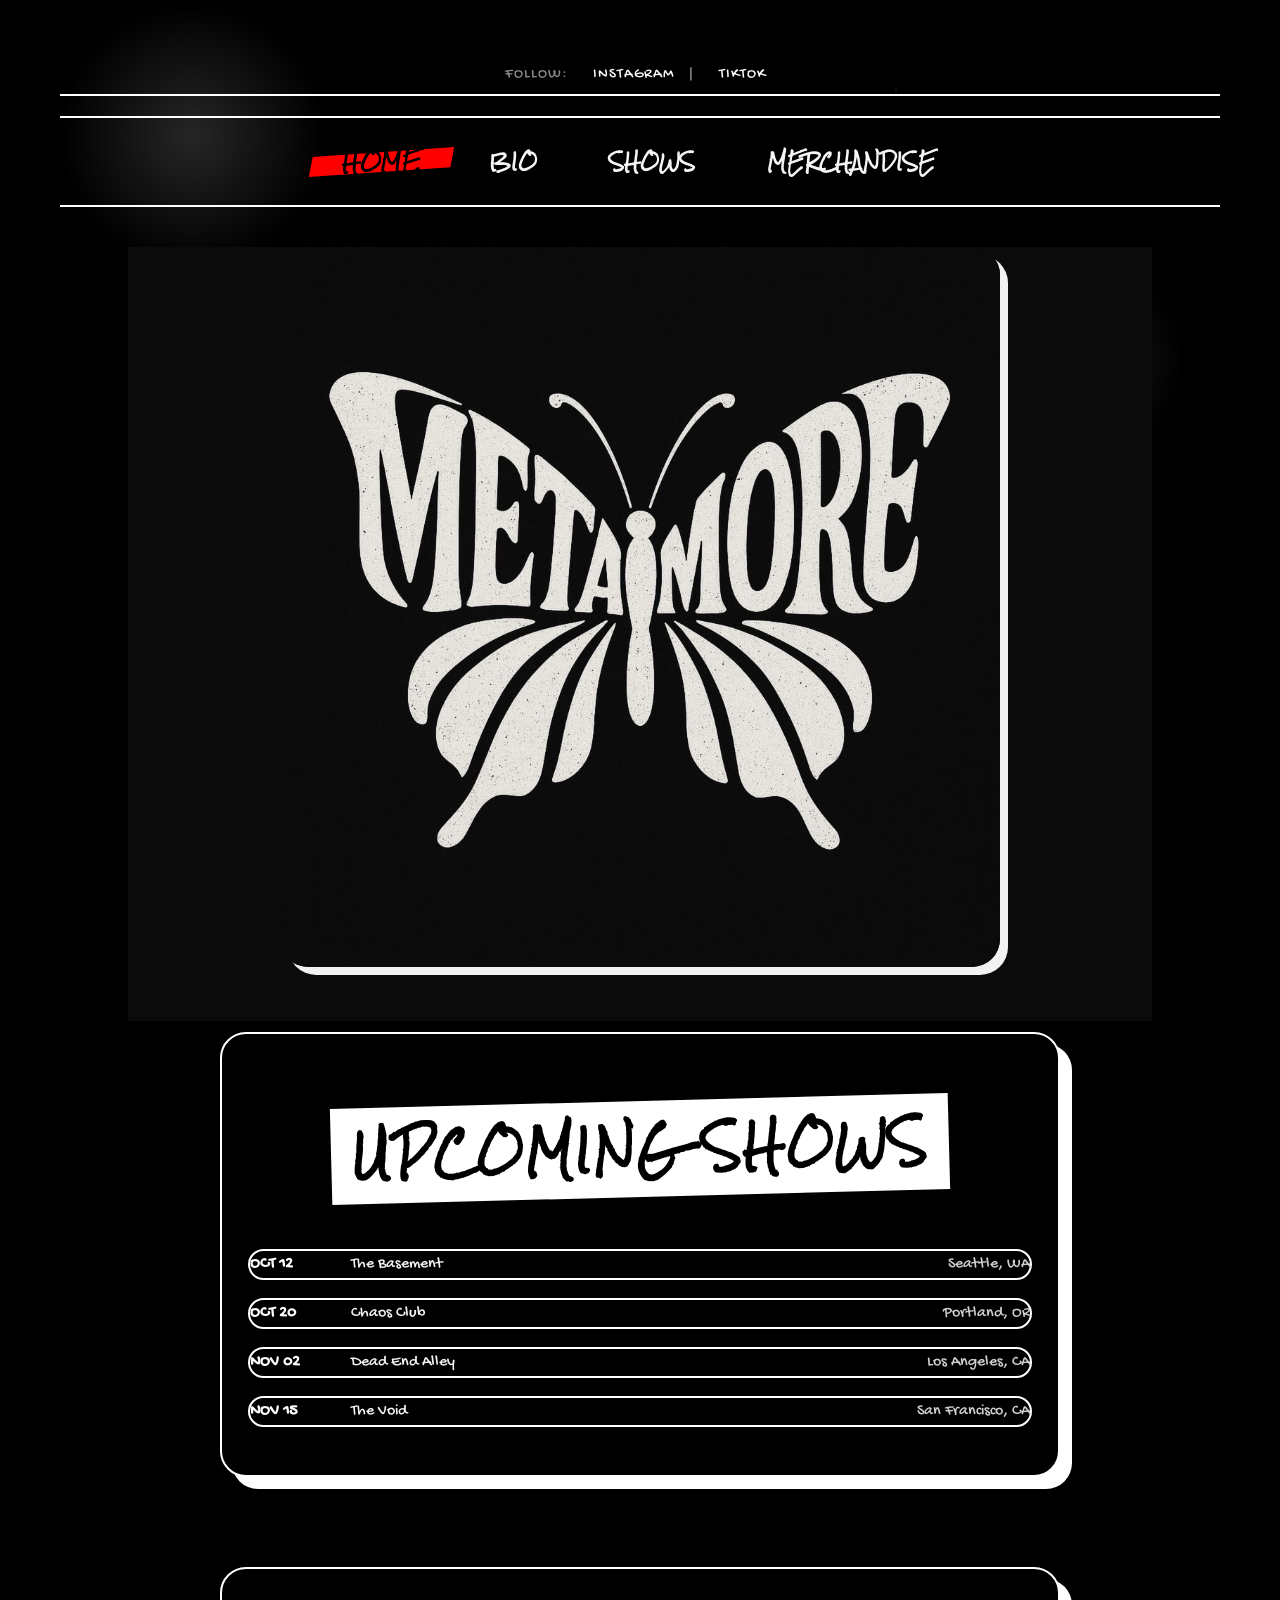
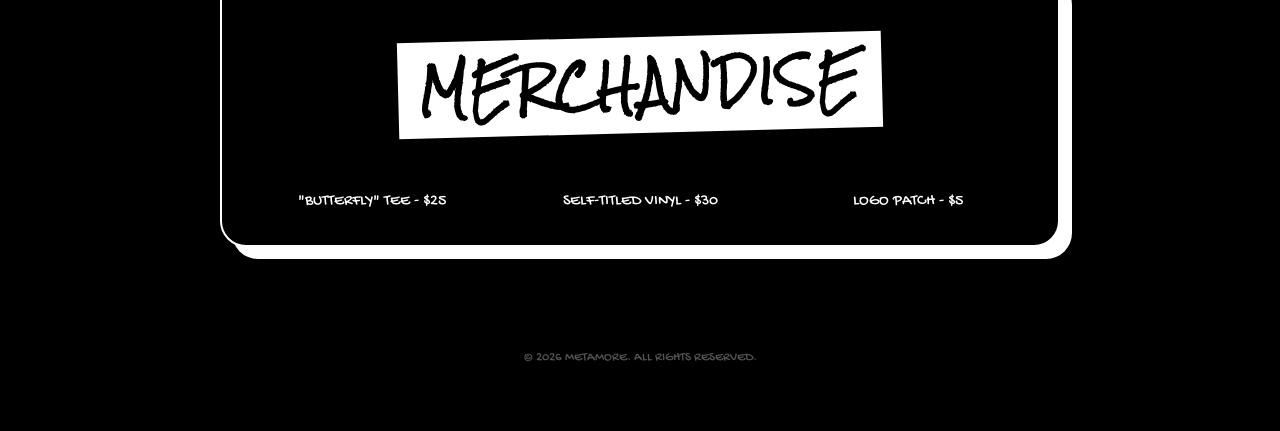
==== commit 34761b44: "bio off homepage" ====
--- a/index.html
+++ b/index.html
@@ -25,11 +25,6 @@
             <div class="logo-frame">
                 <img src="METAMORE_butterfly_4K.jpg" alt="METAMORE Logo">
             </div>
-
-            <section id="bio">
-                <h2>BIO</h2>
-                <p>METAMORE is a raw, high-velocity punk outfit born from the underground. We blend aggressive riffs with melodic chaos to create a sound that is as transformative as it is loud. No rules, no masters—just the noise of the butterfly effect.</p>
-            </section>
 
             <section id="shows">
                 <h2>UPCOMING SHOWS</h2>
